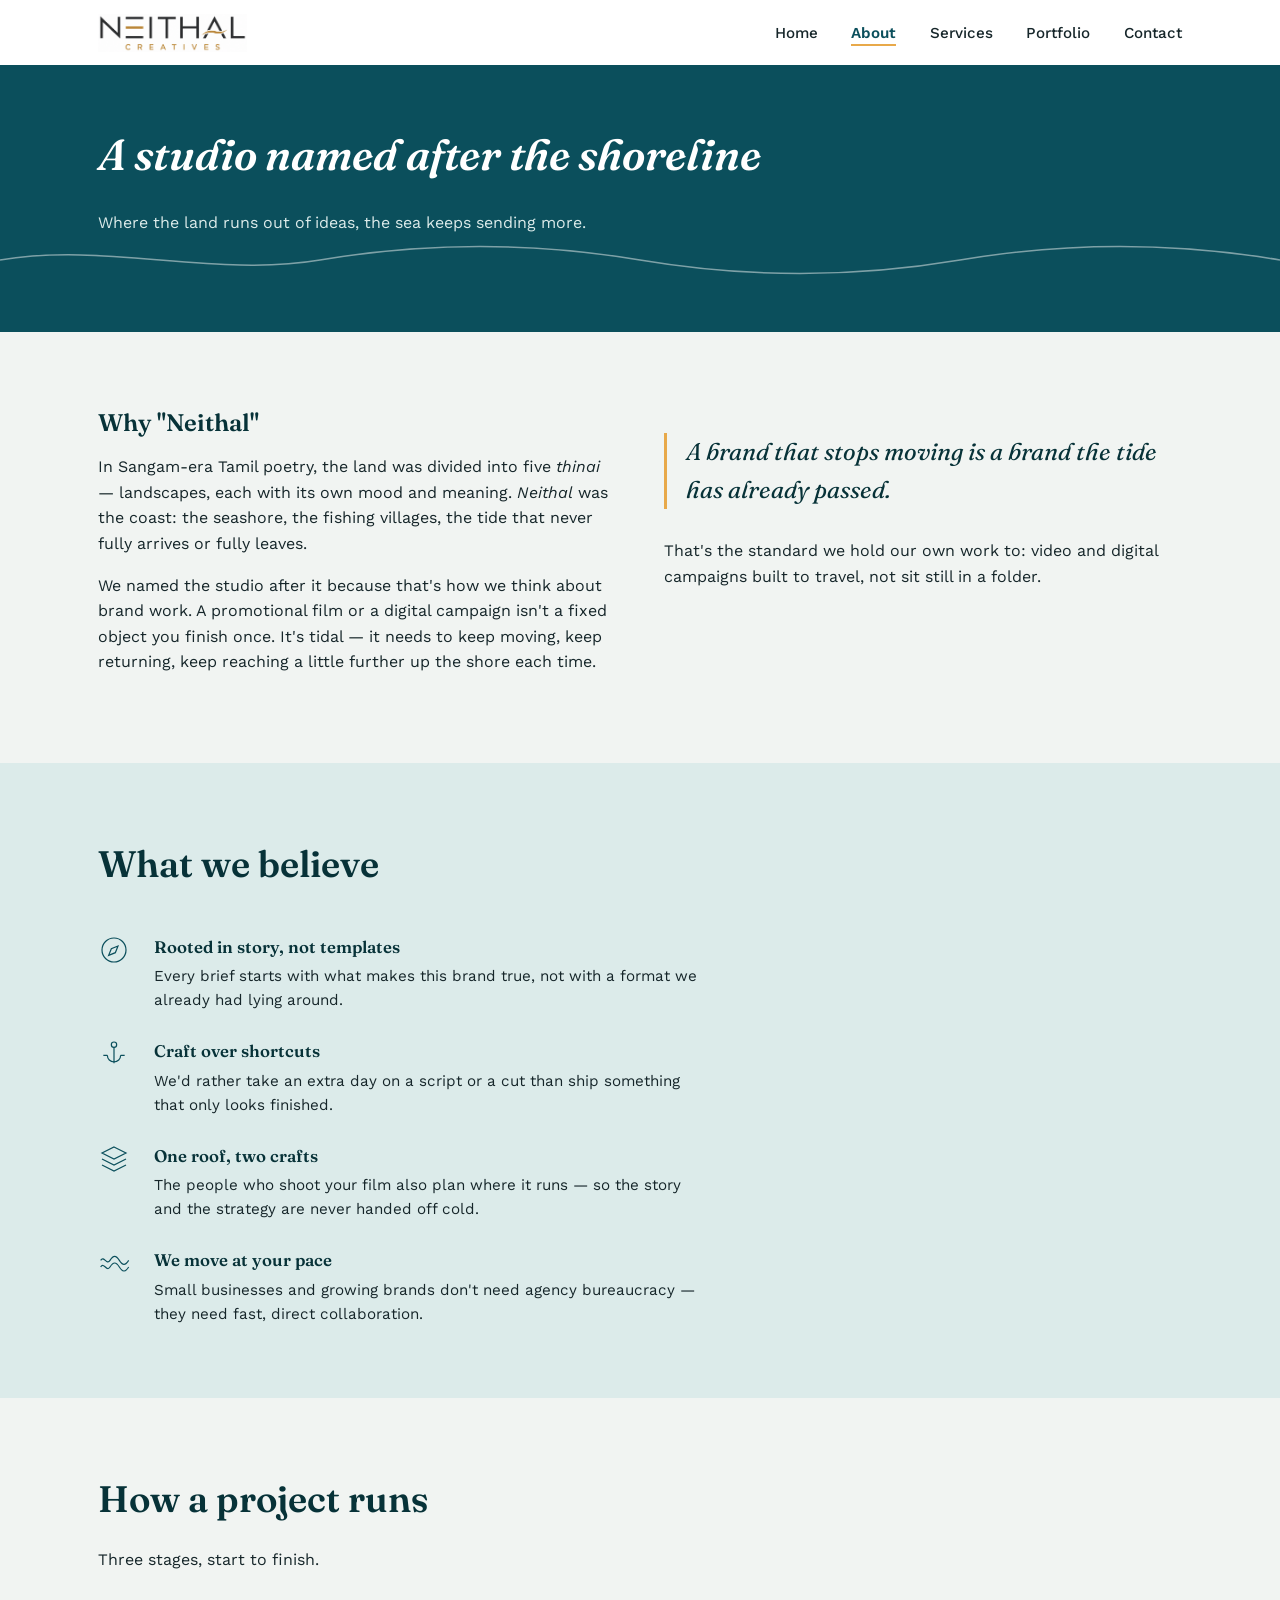
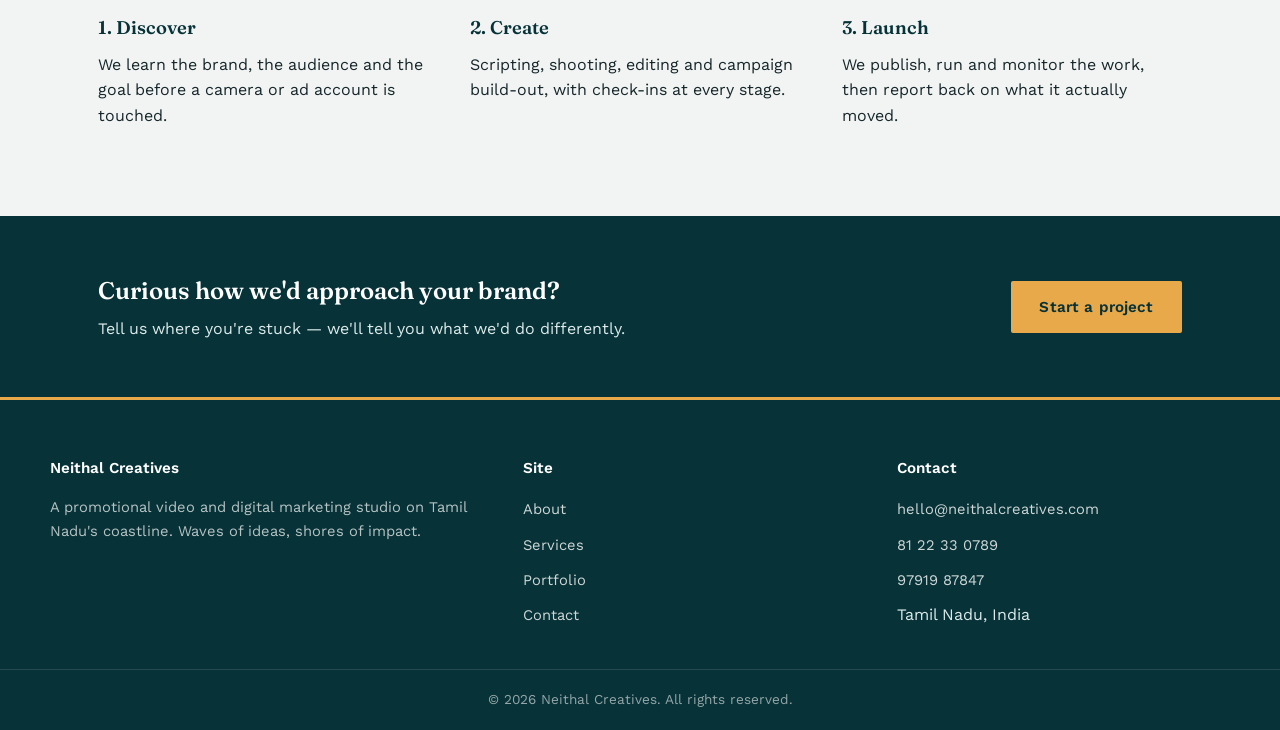
==== about.html @ 4f797b67 "Add files via upload" ====
<!DOCTYPE html>
<html lang="en">
<head>
<meta charset="UTF-8">
<meta name="viewport" content="width=device-width, initial-scale=1.0">
<title>About | Neithal Creatives</title>
<meta name="description" content="Why Neithal Creatives exists, what the name means, and how the studio works.">
<link rel="icon" href="data:image/svg+xml,%3Csvg xmlns='http://www.w3.org/2000/svg' viewBox='0 0 40 40'%3E%3Cpath d='M2 24c4-8 8 8 12 0s8-8 12 0 8 8 12 0' stroke='%230B4F5C' stroke-width='2.4' fill='none' stroke-linecap='round'/%3E%3Cpath d='M20 12l8 6-8 6z' fill='%23E8A94A'/%3E%3C/svg%3E">
<link rel="stylesheet" href="css/style.css">
</head>
<body>

<header class="site-header">
  <nav class="nav">
    <a class="brand" href="index.html">
      <img src="images/logo-nav.png" alt="Neithal Creatives" class="logo-img">
    </a>
    <button class="nav-toggle" aria-label="Toggle menu" aria-expanded="false">
      <svg viewBox="0 0 24 24" stroke="currentColor" stroke-width="2" stroke-linecap="round" fill="none"><line x1="3" y1="6" x2="21" y2="6"/><line x1="3" y1="12" x2="21" y2="12"/><line x1="3" y1="18" x2="21" y2="18"/></svg>
    </button>
    <ul class="nav-links" id="navLinks">
      <li><a href="index.html">Home</a></li>
      <li><a href="about.html" aria-current="page">About</a></li>
      <li><a href="services.html">Services</a></li>
      <li><a href="portfolio.html">Portfolio</a></li>
      <li><a href="contact.html">Contact</a></li>
    </ul>
  </nav>
</header>

<section class="page-hero">
  <div class="container">
    <h1>A studio named after the shoreline</h1>
    <p>Where the land runs out of ideas, the sea keeps sending more.</p>
  </div>
  <svg class="horizon-divider" viewBox="0 0 1200 48" preserveAspectRatio="none" xmlns="http://www.w3.org/2000/svg">
    <path d="M0 24c100-18 200 18 300 0s200-18 300 0 200 18 300 0 200-18 300 0" stroke="#F1F4F2" opacity="0.5"/>
  </svg>
</section>

<section class="section">
  <div class="container about-story">
    <div>
      <h2>Why "Neithal"</h2>
      <p>In Sangam-era Tamil poetry, the land was divided into five <em>thinai</em> &mdash; landscapes, each with its own mood and meaning. <em>Neithal</em> was the coast: the seashore, the fishing villages, the tide that never fully arrives or fully leaves.</p>
      <p>We named the studio after it because that's how we think about brand work. A promotional film or a digital campaign isn't a fixed object you finish once. It's tidal &mdash; it needs to keep moving, keep returning, keep reaching a little further up the shore each time.</p>
    </div>
    <div>
      <p class="pull-quote">A brand that stops moving is a brand the tide has already passed.</p>
      <p>That's the standard we hold our own work to: video and digital campaigns built to travel, not sit still in a folder.</p>
    </div>
  </div>
</section>

<section class="section section-tide">
  <div class="container">
    <div class="section-header">
      <h2>What we believe</h2>
    </div>
    <ul class="value-list">
      <li>
        <svg class="icon" viewBox="0 0 48 48" fill="none" stroke="currentColor" stroke-width="1.8"><circle cx="24" cy="24" r="18"/><path d="M30 18l-4 10-10 4 4-10z"/></svg>
        <div>
          <h4>Rooted in story, not templates</h4>
          <p>Every brief starts with what makes this brand true, not with a format we already had lying around.</p>
        </div>
      </li>
      <li>
        <svg class="icon" viewBox="0 0 48 48" fill="none" stroke="currentColor" stroke-width="1.8"><circle cx="24" cy="10" r="4"/><path d="M24 14v24M14 26a10 10 0 0020 0M8 26h6M34 26h6"/></svg>
        <div>
          <h4>Craft over shortcuts</h4>
          <p>We'd rather take an extra day on a script or a cut than ship something that only looks finished.</p>
        </div>
      </li>
      <li>
        <svg class="icon" viewBox="0 0 48 48" fill="none" stroke="currentColor" stroke-width="1.8"><path d="M24 6l18 9-18 9-18-9z"/><path d="M6 24l18 9 18-9M6 33l18 9 18-9"/></svg>
        <div>
          <h4>One roof, two crafts</h4>
          <p>The people who shoot your film also plan where it runs &mdash; so the story and the strategy are never handed off cold.</p>
        </div>
      </li>
      <li>
        <svg class="icon" viewBox="0 0 48 48" fill="none" stroke="currentColor" stroke-width="1.8"><path d="M4 20c5-8 9 8 14 0s9-8 14 0 9 8 14 0"/><path d="M4 30c5-8 9 8 14 0s9-8 14 0 9 8 14 0"/></svg>
        <div>
          <h4>We move at your pace</h4>
          <p>Small businesses and growing brands don't need agency bureaucracy &mdash; they need fast, direct collaboration.</p>
        </div>
      </li>
    </ul>
  </div>
</section>

<section class="section">
  <div class="container">
    <div class="section-header">
      <h2>How a project runs</h2>
      <p>Three stages, start to finish.</p>
    </div>
    <div class="service-preview-grid">
      <div class="service-preview">
        <h3>1. Discover</h3>
        <p>We learn the brand, the audience and the goal before a camera or ad account is touched.</p>
      </div>
      <div class="service-preview">
        <h3>2. Create</h3>
        <p>Scripting, shooting, editing and campaign build-out, with check-ins at every stage.</p>
      </div>
      <div class="service-preview">
        <h3>3. Launch</h3>
        <p>We publish, run and monitor the work, then report back on what it actually moved.</p>
      </div>
    </div>
  </div>
</section>

<section class="cta-band">
  <div class="container cta-band-inner">
    <div>
      <h2>Curious how we'd approach your brand?</h2>
      <p>Tell us where you're stuck &mdash; we'll tell you what we'd do differently.</p>
    </div>
    <a href="contact.html" class="btn btn-primary">Start a project</a>
  </div>
</section>

<footer class="site-footer">
  <div class="container footer-grid">
    <div>
      <h4>Neithal Creatives</h4>
      <p>A promotional video and digital marketing studio on Tamil Nadu's coastline. Waves of ideas, shores of impact.</p>
    </div>
    <div>
      <h4>Site</h4>
      <ul>
        <li><a href="about.html">About</a></li>
        <li><a href="services.html">Services</a></li>
        <li><a href="portfolio.html">Portfolio</a></li>
        <li><a href="contact.html">Contact</a></li>
      </ul>
    </div>
    <div>
      <h4>Contact</h4>
      <ul>
        <li><a href="mailto:hello@neithalcreatives.com">hello@neithalcreatives.com</a></li>
        <li><a href="tel:+918122330789">81 22 33 0789</a></li>
        <li><a href="tel:+919791987847">97919 87847</a></li>
        <li>Tamil Nadu, India</li>
      </ul>
    </div>
  </div>
  <div class="footer-bottom">&copy; <span id="year"></span> Neithal Creatives. All rights reserved.</div>
</footer>

<script src="js/script.js"></script>
</body>
</html>
---- css/style.css ----
/* ==========================================================================
   Neithal Creatives — Design System
   Palette drawn from the brand: deep tide teal + horizon gold, set against
   a cool seafoam neutral (not the cliché warm-cream/terracotta combo).
   Type: Fraunces (headlines, editorial warmth) + Work Sans (everything else).
   ========================================================================== */

@import url('https://fonts.googleapis.com/css2?family=Fraunces:ital,opsz,wght@0,9..144,400;0,9..144,600;1,9..144,500&family=Work+Sans:wght@400;500;600&display=swap');

:root {
  --deep-tide: #0B4F5C;
  --deep-tide-dark: #073238;
  --horizon-gold: #E8A94A;
  --seafoam: #F1F4F2;
  --pale-tide: #DCEBEA;
  --deep-ink: #16262A;
  --net-rope: #8A7355;
  --white: #FFFFFF;

  --font-display: 'Fraunces', Georgia, serif;
  --font-body: 'Work Sans', -apple-system, sans-serif;

  --max-width: 1180px;
  --gutter: clamp(1.25rem, 4vw, 3rem);
}

/* ---------- Reset ---------- */
*, *::before, *::after { box-sizing: border-box; }
html { scroll-behavior: smooth; }
body {
  margin: 0;
  font-family: var(--font-body);
  color: var(--deep-ink);
  background: var(--seafoam);
  line-height: 1.6;
  -webkit-font-smoothing: antialiased;
}
img { max-width: 100%; display: block; }
a { color: inherit; text-decoration: none; }
ul { margin: 0; padding: 0; list-style: none; }
h1, h2, h3, h4 { font-family: var(--font-display); margin: 0 0 0.5em; font-weight: 600; color: var(--deep-tide-dark); }
p { margin: 0 0 1em; max-width: 62ch; }
button { font-family: inherit; cursor: pointer; }

:focus-visible {
  outline: 2px solid var(--horizon-gold);
  outline-offset: 3px;
}

@media (prefers-reduced-motion: reduce) {
  *, *::before, *::after { animation-duration: 0.01ms !important; animation-iteration-count: 1 !important; transition-duration: 0.01ms !important; scroll-behavior: auto !important; }
}

.container {
  max-width: var(--max-width);
  margin: 0 auto;
  padding: 0 var(--gutter);
}

.eyebrow { font-family: var(--font-body); color: var(--net-rope); font-weight: 500; margin-bottom: 0.6em; }

/* ---------- Buttons ---------- */
.btn {
  display: inline-block;
  padding: 0.85em 1.8em;
  border-radius: 2px;
  font-weight: 600;
  font-size: 0.95rem;
  letter-spacing: 0.01em;
  border: 1.5px solid transparent;
  transition: background 0.2s ease, color 0.2s ease, border-color 0.2s ease;
}
.btn-primary { background: var(--horizon-gold); color: var(--deep-tide-dark); }
.btn-primary:hover { background: #d99732; }
.btn-outline { border-color: var(--seafoam); color: var(--seafoam); }
.btn-outline:hover { background: rgba(241,244,242,0.12); }
.btn-outline-dark { border-color: var(--deep-tide); color: var(--deep-tide); }
.btn-outline-dark:hover { background: var(--pale-tide); }

/* ---------- Nav ---------- */
.site-header {
  position: sticky;
  top: 0;
  z-index: 100;
  background: var(--white);
  box-shadow: 0 1px 3px rgba(11,79,92,0.1);
}
.nav {
  display: flex;
  align-items: center;
  justify-content: space-between;
  padding: 0.85rem var(--gutter);
  max-width: var(--max-width);
  margin: 0 auto;
}
.brand {
  display: flex;
  align-items: center;
}
.logo-img {
  height: 38px;
  width: auto;
  display: block;
}
.nav-links {
  display: flex;
  gap: 2.1rem;
}
.nav-links a {
  color: var(--deep-ink);
  font-size: 0.95rem;
  font-weight: 500;
  position: relative;
  padding-bottom: 4px;
}
.nav-links a::after {
  content: '';
  position: absolute;
  left: 0; bottom: 0;
  width: 0; height: 2px;
  background: var(--horizon-gold);
  transition: width 0.25s ease;
}
.nav-links a:hover::after,
.nav-links a[aria-current="page"]::after { width: 100%; }
.nav-links a[aria-current="page"] { color: var(--deep-tide); font-weight: 600; }

.nav-toggle {
  display: none;
  background: none;
  border: none;
  color: var(--deep-tide);
  padding: 0.4rem;
}
.nav-toggle svg { width: 26px; height: 26px; }

@media (max-width: 780px) {
  .logo-img { height: 32px; }
  .nav-links {
    position: absolute;
    top: 100%; left: 0; right: 0;
    background: var(--white);
    flex-direction: column;
    gap: 0;
    max-height: 0;
    overflow: hidden;
    box-shadow: 0 8px 16px rgba(11,79,92,0.1);
    transition: max-height 0.3s ease;
  }
  .nav-links.open { max-height: 320px; }
  .nav-links a { display: block; padding: 1rem var(--gutter); border-top: 1px solid rgba(11,79,92,0.1); }
  .nav-links a::after { display: none; }
  .nav-toggle { display: block; }
}

/* ---------- Horizon divider (brand motif) ---------- */
.horizon-divider {
  display: block;
  width: 100%;
  height: 48px;
}
.horizon-divider path { fill: none; stroke-width: 1.5; }

/* ---------- Hero ---------- */
.hero {
  background: var(--deep-tide);
  color: var(--seafoam);
  padding: 5rem 0 0;
  overflow: hidden;
}
.hero-inner {
  display: grid;
  grid-template-columns: 1.1fr 0.9fr;
  gap: 2.5rem;
  align-items: center;
  max-width: var(--max-width);
  margin: 0 auto;
  padding: 0 var(--gutter) 3.5rem;
}
.hero h1 {
  color: var(--white);
  font-size: clamp(2.3rem, 4.6vw, 3.6rem);
  font-style: italic;
  font-weight: 500;
  line-height: 1.15;
  max-width: 14ch;
}
.hero p.lede { color: var(--pale-tide); font-size: 1.15rem; max-width: 42ch; }
.hero-ctas { display: flex; gap: 1rem; margin-top: 1.6rem; flex-wrap: wrap; }

.hero-scene { width: 100%; height: auto; }
.hero-scene .boat { animation: drift 9s ease-in-out infinite; transform-origin: center; }
@keyframes drift {
  0%, 100% { transform: translate(0, 0) rotate(0deg); }
  50% { transform: translate(6px, -3px) rotate(0.6deg); }
}

@media (max-width: 860px) {
  .hero-inner { grid-template-columns: 1fr; }
  .hero-scene { order: -1; max-width: 340px; margin: 0 auto; }
}

/* ---------- Section shells ---------- */
.section { padding: 4.5rem 0; }
.section-tide { background: var(--pale-tide); }
.section-header { max-width: 56ch; margin-bottom: 2.5rem; }
.section-header h2 { font-size: clamp(1.7rem, 3vw, 2.3rem); }

/* ---------- Service rows (zig-zag, not identical cards) ---------- */
.service-row {
  display: grid;
  grid-template-columns: 90px 1fr;
  gap: 1.5rem;
  padding: 2.2rem 0;
  border-top: 1px solid rgba(11,79,92,0.15);
}
.service-row:last-child { border-bottom: 1px solid rgba(11,79,92,0.15); }
.service-row .icon { width: 52px; height: 52px; color: var(--deep-tide); }
.service-row h3 { font-size: 1.35rem; margin-bottom: 0.35em; }
.service-row p { margin-bottom: 0.6em; }
.service-row ul { padding-left: 1.1rem; margin: 0.6rem 0 0; }
.service-row li { font-size: 0.93rem; margin-bottom: 0.3rem; }
.service-row li::marker { color: var(--horizon-gold); }
@media (max-width: 600px) {
  .service-row { grid-template-columns: 1fr; }
}

/* Compact preview version for the homepage */
.service-preview-grid {
  display: grid;
  grid-template-columns: repeat(3, 1fr);
  gap: 2rem;
}
@media (max-width: 780px) { .service-preview-grid { grid-template-columns: 1fr; } }
.service-preview .icon { width: 40px; height: 40px; color: var(--horizon-gold); margin-bottom: 0.9rem; }
.service-preview h3 { font-size: 1.15rem; }

/* ---------- Portfolio grid ---------- */
.portfolio-grid {
  display: grid;
  grid-template-columns: repeat(3, 1fr);
  gap: 1.75rem;
}
@media (max-width: 900px) { .portfolio-grid { grid-template-columns: repeat(2, 1fr); } }
@media (max-width: 560px) { .portfolio-grid { grid-template-columns: 1fr; } }

.portfolio-item { border: 1px solid rgba(11,79,92,0.2); background: var(--white); }
.portfolio-thumb {
  aspect-ratio: 4 / 3;
  background: linear-gradient(135deg, var(--deep-tide), var(--deep-tide-dark));
  display: flex; align-items: center; justify-content: center;
  color: rgba(241,244,242,0.55);
  font-family: var(--font-display);
  font-style: italic;
  font-size: 0.95rem;
  text-align: center;
  padding: 1rem;
}
.portfolio-caption { padding: 1rem 1.1rem 1.2rem; }
.portfolio-caption .tag { color: var(--net-rope); font-size: 0.85rem; }
.portfolio-caption h3 {
  font-size: 1.05rem;
  margin-bottom: 0.2em;
  position: relative;
  display: inline-block;
}
.portfolio-item:hover .portfolio-caption h3::after { width: 100%; }
.portfolio-caption h3::after {
  content: ''; position: absolute; left: 0; bottom: -2px; width: 0; height: 1.5px;
  background: var(--horizon-gold); transition: width 0.25s ease;
}

/* ---------- About page ---------- */
.about-story { display: grid; grid-template-columns: 1fr 1fr; gap: 3rem; align-items: start; }
@media (max-width: 820px) { .about-story { grid-template-columns: 1fr; } }
.pull-quote {
  font-family: var(--font-display);
  font-style: italic;
  font-size: 1.5rem;
  color: var(--deep-tide-dark);
  border-left: 3px solid var(--horizon-gold);
  padding-left: 1.2rem;
  margin: 1.8rem 0;
}
.value-list { display: grid; gap: 1.6rem; margin-top: 1rem; }
.value-list li { display: grid; grid-template-columns: 40px 1fr; gap: 1rem; }
.value-list .icon { width: 32px; height: 32px; color: var(--deep-tide); }
.value-list h4 { margin-bottom: 0.2em; font-size: 1.05rem; }
.value-list p { margin-bottom: 0; font-size: 0.95rem; }

/* ---------- Contact page ---------- */
.contact-grid { display: grid; grid-template-columns: 1.1fr 0.9fr; gap: 3.5rem; }
@media (max-width: 860px) { .contact-grid { grid-template-columns: 1fr; } }

.field { margin-bottom: 1.4rem; }
.field label { display: block; font-size: 0.9rem; font-weight: 500; margin-bottom: 0.4rem; color: var(--deep-tide-dark); }
.field input, .field select, .field textarea {
  width: 100%;
  border: none;
  border-bottom: 1.5px solid rgba(11,79,92,0.3);
  background: transparent;
  padding: 0.6rem 0.1rem;
  font-family: var(--font-body);
  font-size: 1rem;
  color: var(--deep-ink);
}
.field input:focus, .field select:focus, .field textarea:focus {
  border-bottom-color: var(--horizon-gold);
  outline: none;
}
.field textarea { resize: vertical; min-height: 110px; }

.form-status { margin-top: 1rem; font-size: 0.95rem; display: none; }
.form-status.visible { display: block; }
.form-status.success { color: #1f6f4a; }
.form-status.error { color: #a13a3a; }

.contact-info-card {
  background: var(--deep-tide);
  color: var(--seafoam);
  padding: 2.2rem;
  position: relative;
  overflow: hidden;
}
.contact-info-card h3 { color: var(--white); font-size: 1.25rem; }
.contact-info-card .row { margin-bottom: 1.1rem; font-size: 0.97rem; }
.contact-info-card .row .label { color: var(--horizon-gold); display: block; font-size: 0.82rem; margin-bottom: 0.15rem; }
.contact-info-card .net-pattern {
  position: absolute; right: -30px; bottom: -30px; width: 160px; height: 160px;
  opacity: 0.15; pointer-events: none;
}

.social-row { display: flex; gap: 0.9rem; margin-top: 1.6rem; }
.social-row a {
  width: 38px; height: 38px; border: 1px solid rgba(241,244,242,0.4);
  display: flex; align-items: center; justify-content: center;
}
.social-row svg { width: 18px; height: 18px; }
.social-row a:hover { border-color: var(--horizon-gold); }

/* ---------- CTA band ---------- */
.cta-band {
  background: var(--deep-tide-dark);
  color: var(--seafoam);
  text-align: left;
  padding: 3.5rem 0;
}
.cta-band-inner { display: flex; align-items: center; justify-content: space-between; gap: 2rem; flex-wrap: wrap; }
.cta-band h2 { color: var(--white); margin-bottom: 0.2em; }
.cta-band p { color: var(--pale-tide); margin-bottom: 0; }

/* ---------- Footer ---------- */
.site-footer { background: var(--deep-tide-dark); color: var(--pale-tide); border-top: 3px solid var(--horizon-gold); }
.footer-grid {
  display: grid;
  grid-template-columns: 1.3fr 1fr 1fr;
  gap: 2.5rem;
  padding: 3.5rem 0 2rem;
}
@media (max-width: 700px) { .footer-grid { grid-template-columns: 1fr; } }
.footer-grid h4 { color: var(--white); font-size: 0.95rem; margin-bottom: 1rem; font-family: var(--font-body); font-weight: 600; }
.footer-grid p { color: rgba(241,244,242,0.75); font-size: 0.92rem; }
.footer-grid ul li { margin-bottom: 0.6rem; }
.footer-grid a { color: rgba(241,244,242,0.85); font-size: 0.92rem; }
.footer-grid a:hover { color: var(--horizon-gold); }
.footer-bottom {
  border-top: 1px solid rgba(241,244,242,0.12);
  padding: 1.2rem var(--gutter);
  font-size: 0.85rem;
  color: rgba(241,244,242,0.6);
  text-align: center;
}

/* ---------- Page hero (interior pages) ---------- */
.page-hero {
  background: var(--deep-tide);
  color: var(--seafoam);
  padding: 3.4rem 0 3rem;
}
.page-hero h1 { color: var(--white); font-style: italic; font-size: clamp(2rem, 4vw, 2.7rem); }
.page-hero p { color: var(--pale-tide); max-width: 55ch; margin-bottom: 0; }
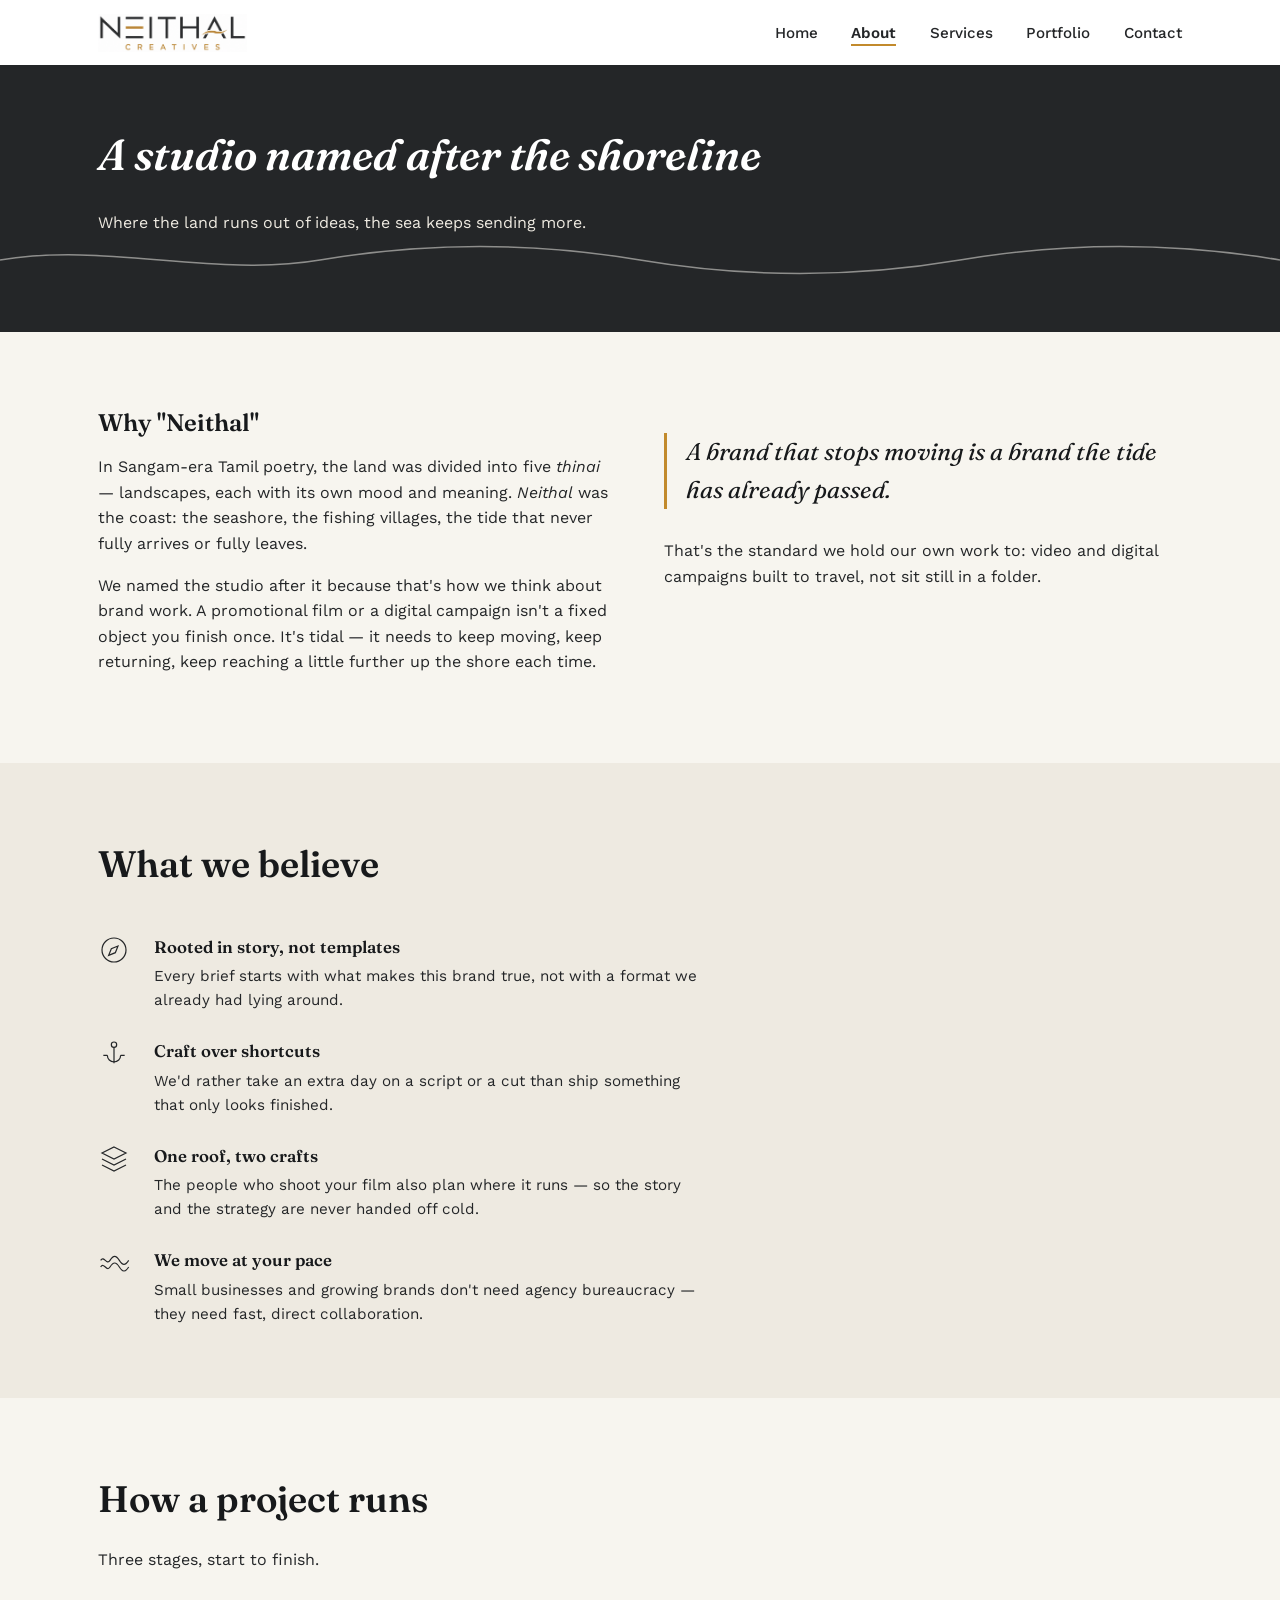
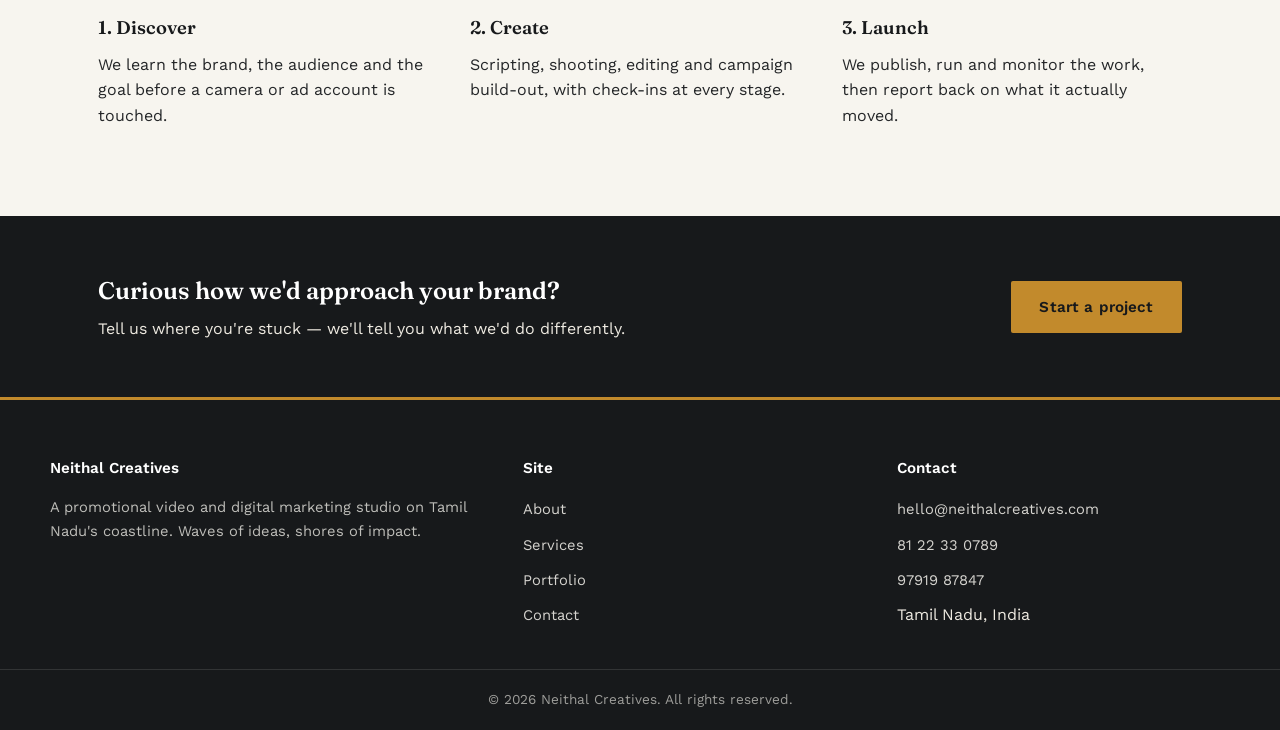
==== commit 6f56d0ce: "Add files via upload" ====
--- a/about.html
+++ b/about.html
@@ -34,7 +34,7 @@
     <p>Where the land runs out of ideas, the sea keeps sending more.</p>
   </div>
   <svg class="horizon-divider" viewBox="0 0 1200 48" preserveAspectRatio="none" xmlns="http://www.w3.org/2000/svg">
-    <path d="M0 24c100-18 200 18 300 0s200-18 300 0 200 18 300 0 200-18 300 0" stroke="#F1F4F2" opacity="0.5"/>
+    <path d="M0 24c100-18 200 18 300 0s200-18 300 0 200 18 300 0 200-18 300 0" stroke="#F7F5EF" opacity="0.5"/>
   </svg>
 </section>
 
--- a/css/style.css
+++ b/css/style.css
@@ -1,20 +1,19 @@
 /* ==========================================================================
    Neithal Creatives — Design System
-   Palette drawn from the brand: deep tide teal + horizon gold, set against
-   a cool seafoam neutral (not the cliché warm-cream/terracotta combo).
+   Palette aligned to the NEITHAL brand: charcoal + gold, supported by white and ivory neutrals.
    Type: Fraunces (headlines, editorial warmth) + Work Sans (everything else).
    ========================================================================== */
 
 @import url('https://fonts.googleapis.com/css2?family=Fraunces:ital,opsz,wght@0,9..144,400;0,9..144,600;1,9..144,500&family=Work+Sans:wght@400;500;600&display=swap');
 
 :root {
-  --deep-tide: #0B4F5C;
-  --deep-tide-dark: #073238;
-  --horizon-gold: #E8A94A;
-  --seafoam: #F1F4F2;
-  --pale-tide: #DCEBEA;
-  --deep-ink: #16262A;
-  --net-rope: #8A7355;
+  --deep-tide: #242628;
+  --deep-tide-dark: #17191B;
+  --horizon-gold: #C28A2C;
+  --seafoam: #F7F5EF;
+  --pale-tide: #EEEAE1;
+  --deep-ink: #242628;
+  --net-rope: #8B6A32;
   --white: #FFFFFF;
 
   --font-display: 'Fraunces', Georgia, serif;
@@ -71,9 +70,9 @@
   transition: background 0.2s ease, color 0.2s ease, border-color 0.2s ease;
 }
 .btn-primary { background: var(--horizon-gold); color: var(--deep-tide-dark); }
-.btn-primary:hover { background: #d99732; }
+.btn-primary:hover { background: #A97420; }
 .btn-outline { border-color: var(--seafoam); color: var(--seafoam); }
-.btn-outline:hover { background: rgba(241,244,242,0.12); }
+.btn-outline:hover { background: rgba(247,245,239,0.12); }
 .btn-outline-dark { border-color: var(--deep-tide); color: var(--deep-tide); }
 .btn-outline-dark:hover { background: var(--pale-tide); }
 
@@ -83,7 +82,7 @@
   top: 0;
   z-index: 100;
   background: var(--white);
-  box-shadow: 0 1px 3px rgba(11,79,92,0.1);
+  box-shadow: 0 1px 3px rgba(36,38,40,0.1);
 }
 .nav {
   display: flex;
@@ -144,11 +143,11 @@
     gap: 0;
     max-height: 0;
     overflow: hidden;
-    box-shadow: 0 8px 16px rgba(11,79,92,0.1);
+    box-shadow: 0 8px 16px rgba(36,38,40,0.1);
     transition: max-height 0.3s ease;
   }
   .nav-links.open { max-height: 320px; }
-  .nav-links a { display: block; padding: 1rem var(--gutter); border-top: 1px solid rgba(11,79,92,0.1); }
+  .nav-links a { display: block; padding: 1rem var(--gutter); border-top: 1px solid rgba(36,38,40,0.1); }
   .nav-links a::after { display: none; }
   .nav-toggle { display: block; }
 }
@@ -212,9 +211,9 @@
   grid-template-columns: 90px 1fr;
   gap: 1.5rem;
   padding: 2.2rem 0;
-  border-top: 1px solid rgba(11,79,92,0.15);
-}
-.service-row:last-child { border-bottom: 1px solid rgba(11,79,92,0.15); }
+  border-top: 1px solid rgba(36,38,40,0.15);
+}
+.service-row:last-child { border-bottom: 1px solid rgba(36,38,40,0.15); }
 .service-row .icon { width: 52px; height: 52px; color: var(--deep-tide); }
 .service-row h3 { font-size: 1.35rem; margin-bottom: 0.35em; }
 .service-row p { margin-bottom: 0.6em; }
@@ -244,12 +243,12 @@
 @media (max-width: 900px) { .portfolio-grid { grid-template-columns: repeat(2, 1fr); } }
 @media (max-width: 560px) { .portfolio-grid { grid-template-columns: 1fr; } }
 
-.portfolio-item { border: 1px solid rgba(11,79,92,0.2); background: var(--white); }
+.portfolio-item { border: 1px solid rgba(36,38,40,0.2); background: var(--white); }
 .portfolio-thumb {
   aspect-ratio: 4 / 3;
   background: linear-gradient(135deg, var(--deep-tide), var(--deep-tide-dark));
   display: flex; align-items: center; justify-content: center;
-  color: rgba(241,244,242,0.55);
+  color: rgba(247,245,239,0.55);
   font-family: var(--font-display);
   font-style: italic;
   font-size: 0.95rem;
@@ -297,7 +296,7 @@
 .field input, .field select, .field textarea {
   width: 100%;
   border: none;
-  border-bottom: 1.5px solid rgba(11,79,92,0.3);
+  border-bottom: 1.5px solid rgba(36,38,40,0.3);
   background: transparent;
   padding: 0.6rem 0.1rem;
   font-family: var(--font-body);
@@ -332,7 +331,7 @@
 
 .social-row { display: flex; gap: 0.9rem; margin-top: 1.6rem; }
 .social-row a {
-  width: 38px; height: 38px; border: 1px solid rgba(241,244,242,0.4);
+  width: 38px; height: 38px; border: 1px solid rgba(247,245,239,0.4);
   display: flex; align-items: center; justify-content: center;
 }
 .social-row svg { width: 18px; height: 18px; }
@@ -359,15 +358,15 @@
 }
 @media (max-width: 700px) { .footer-grid { grid-template-columns: 1fr; } }
 .footer-grid h4 { color: var(--white); font-size: 0.95rem; margin-bottom: 1rem; font-family: var(--font-body); font-weight: 600; }
-.footer-grid p { color: rgba(241,244,242,0.75); font-size: 0.92rem; }
+.footer-grid p { color: rgba(247,245,239,0.75); font-size: 0.92rem; }
 .footer-grid ul li { margin-bottom: 0.6rem; }
-.footer-grid a { color: rgba(241,244,242,0.85); font-size: 0.92rem; }
+.footer-grid a { color: rgba(247,245,239,0.85); font-size: 0.92rem; }
 .footer-grid a:hover { color: var(--horizon-gold); }
 .footer-bottom {
-  border-top: 1px solid rgba(241,244,242,0.12);
+  border-top: 1px solid rgba(247,245,239,0.12);
   padding: 1.2rem var(--gutter);
   font-size: 0.85rem;
-  color: rgba(241,244,242,0.6);
+  color: rgba(247,245,239,0.6);
   text-align: center;
 }
 
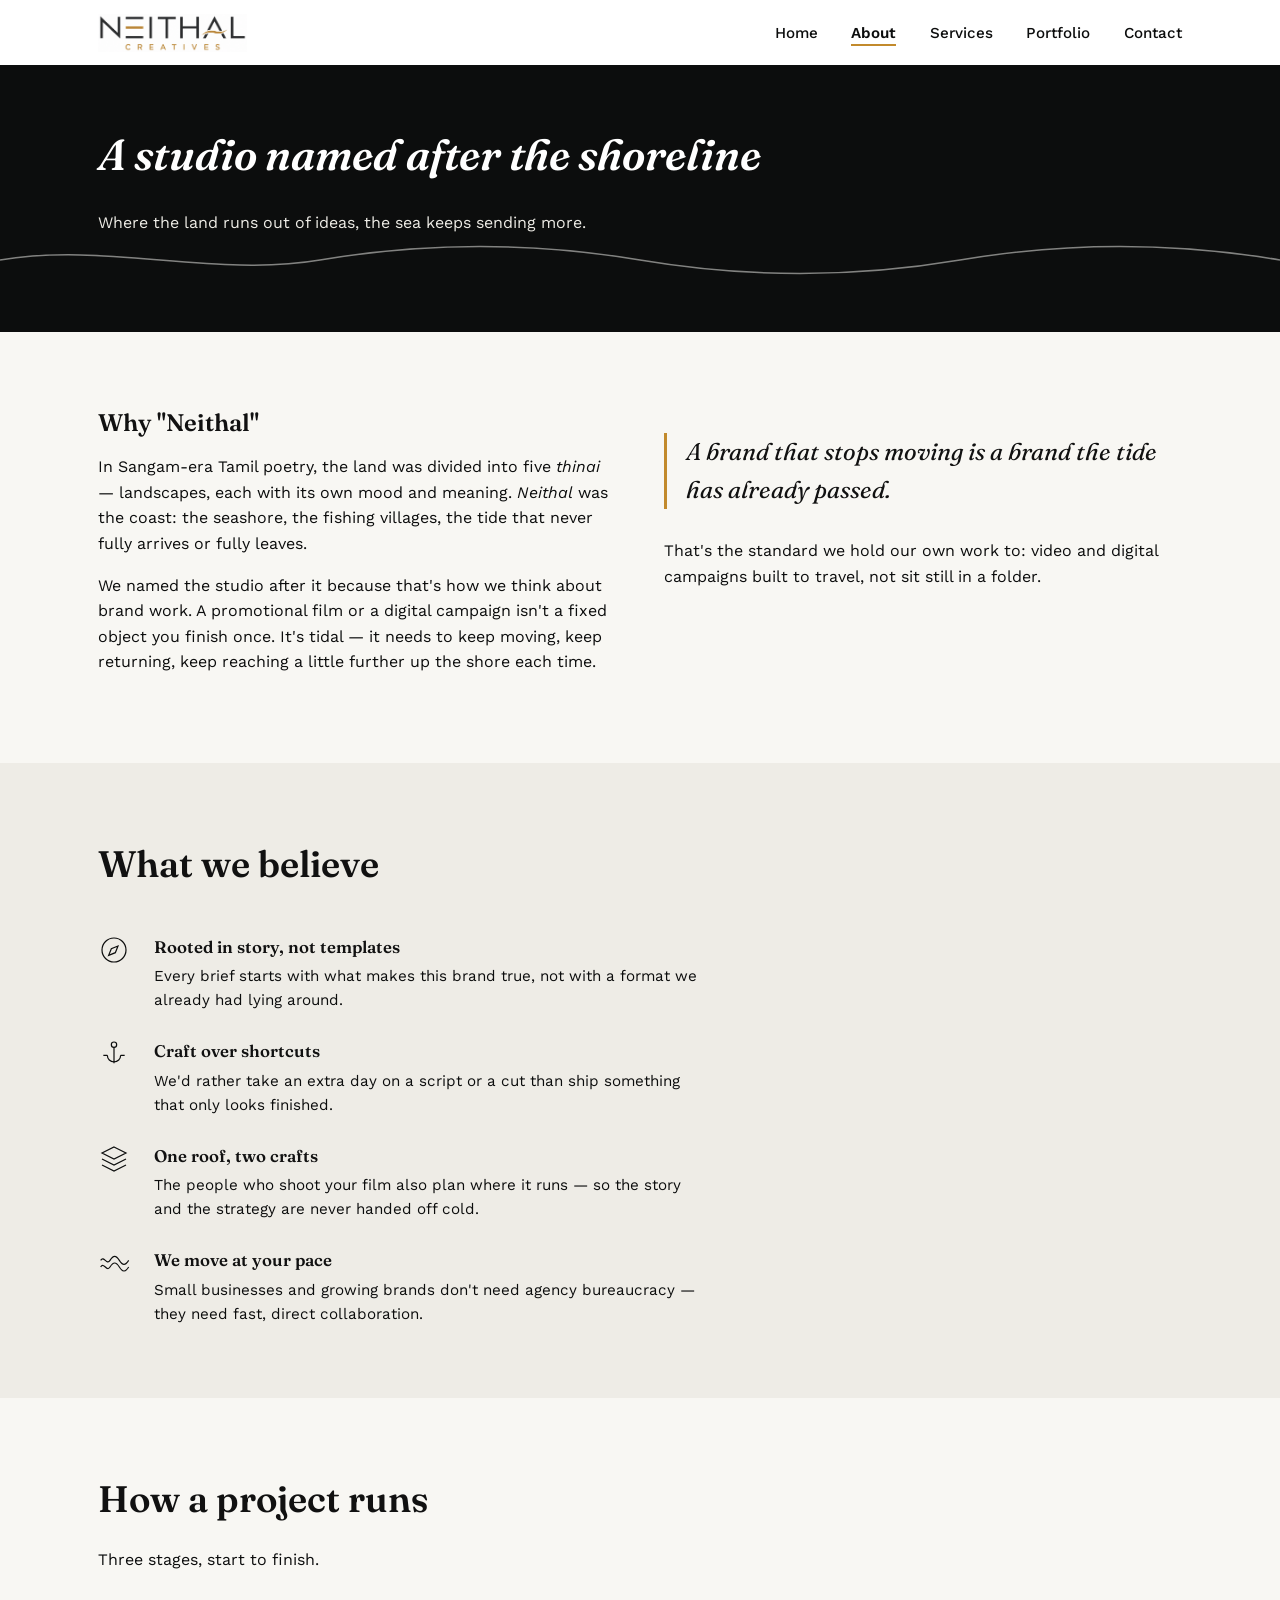
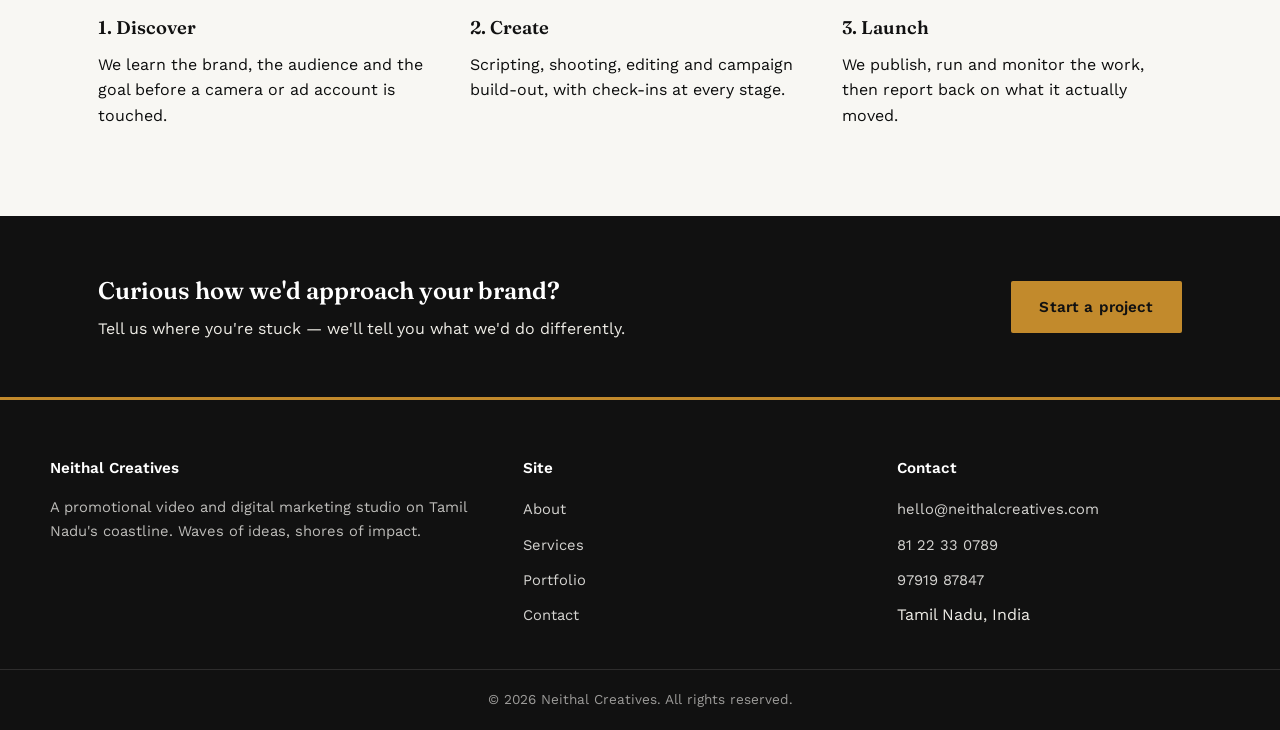
==== commit a9c1cf7b: "Add files via upload" ====
--- a/about.html
+++ b/about.html
@@ -34,7 +34,7 @@
     <p>Where the land runs out of ideas, the sea keeps sending more.</p>
   </div>
   <svg class="horizon-divider" viewBox="0 0 1200 48" preserveAspectRatio="none" xmlns="http://www.w3.org/2000/svg">
-    <path d="M0 24c100-18 200 18 300 0s200-18 300 0 200 18 300 0 200-18 300 0" stroke="#F7F5EF" opacity="0.5"/>
+    <path d="M0 24c100-18 200 18 300 0s200-18 300 0 200 18 300 0 200-18 300 0" stroke="#F8F7F3" opacity="0.5"/>
   </svg>
 </section>
 
--- a/css/style.css
+++ b/css/style.css
@@ -1,20 +1,30 @@
 /* ==========================================================================
    Neithal Creatives — Design System
-   Palette aligned to the NEITHAL brand: charcoal + gold, supported by white and ivory neutrals.
+   Palette aligned to the Neithal Creative Minds brand: charcoal/black + metallic gold,
+   supported by clean white and warm ivory neutrals.
    Type: Fraunces (headlines, editorial warmth) + Work Sans (everything else).
    ========================================================================== */
 
 @import url('https://fonts.googleapis.com/css2?family=Fraunces:ital,opsz,wght@0,9..144,400;0,9..144,600;1,9..144,500&family=Work+Sans:wght@400;500;600&display=swap');
 
 :root {
-  --deep-tide: #242628;
-  --deep-tide-dark: #17191B;
-  --horizon-gold: #C28A2C;
-  --seafoam: #F7F5EF;
-  --pale-tide: #EEEAE1;
-  --deep-ink: #242628;
-  --net-rope: #8B6A32;
+  --charcoal: #0c0d0d;
+  --black: #111111;
+  --gold: #C28A2C;
+  --ivory: #F8F7F3;
+  --ivory-deep: #EEECE6;
+  --ink: #0c0d0d;
+  --gold-dark: #9A6B20;
   --white: #FFFFFF;
+
+  /* Brand aliases */
+  --deep-tide: var(--charcoal);
+  --deep-tide-dark: var(--black);
+  --horizon-gold: var(--gold);
+  --seafoam: var(--ivory);
+  --pale-tide: var(--ivory-deep);
+  --deep-ink: var(--ink);
+  --net-rope: var(--gold-dark);
 
   --font-display: 'Fraunces', Georgia, serif;
   --font-body: 'Work Sans', -apple-system, sans-serif;
@@ -70,9 +80,9 @@
   transition: background 0.2s ease, color 0.2s ease, border-color 0.2s ease;
 }
 .btn-primary { background: var(--horizon-gold); color: var(--deep-tide-dark); }
-.btn-primary:hover { background: #A97420; }
+.btn-primary:hover { background: var(--gold-dark); }
 .btn-outline { border-color: var(--seafoam); color: var(--seafoam); }
-.btn-outline:hover { background: rgba(247,245,239,0.12); }
+.btn-outline:hover { background: rgba(248,247,243,0.12); }
 .btn-outline-dark { border-color: var(--deep-tide); color: var(--deep-tide); }
 .btn-outline-dark:hover { background: var(--pale-tide); }
 
@@ -248,7 +258,7 @@
   aspect-ratio: 4 / 3;
   background: linear-gradient(135deg, var(--deep-tide), var(--deep-tide-dark));
   display: flex; align-items: center; justify-content: center;
-  color: rgba(247,245,239,0.55);
+  color: rgba(248,247,243,0.55);
   font-family: var(--font-display);
   font-style: italic;
   font-size: 0.95rem;
@@ -331,7 +341,7 @@
 
 .social-row { display: flex; gap: 0.9rem; margin-top: 1.6rem; }
 .social-row a {
-  width: 38px; height: 38px; border: 1px solid rgba(247,245,239,0.4);
+  width: 38px; height: 38px; border: 1px solid rgba(248,247,243,0.4);
   display: flex; align-items: center; justify-content: center;
 }
 .social-row svg { width: 18px; height: 18px; }
@@ -358,15 +368,15 @@
 }
 @media (max-width: 700px) { .footer-grid { grid-template-columns: 1fr; } }
 .footer-grid h4 { color: var(--white); font-size: 0.95rem; margin-bottom: 1rem; font-family: var(--font-body); font-weight: 600; }
-.footer-grid p { color: rgba(247,245,239,0.75); font-size: 0.92rem; }
+.footer-grid p { color: rgba(248,247,243,0.75); font-size: 0.92rem; }
 .footer-grid ul li { margin-bottom: 0.6rem; }
-.footer-grid a { color: rgba(247,245,239,0.85); font-size: 0.92rem; }
+.footer-grid a { color: rgba(248,247,243,0.85); font-size: 0.92rem; }
 .footer-grid a:hover { color: var(--horizon-gold); }
 .footer-bottom {
-  border-top: 1px solid rgba(247,245,239,0.12);
+  border-top: 1px solid rgba(248,247,243,0.12);
   padding: 1.2rem var(--gutter);
   font-size: 0.85rem;
-  color: rgba(247,245,239,0.6);
+  color: rgba(248,247,243,0.6);
   text-align: center;
 }
 
